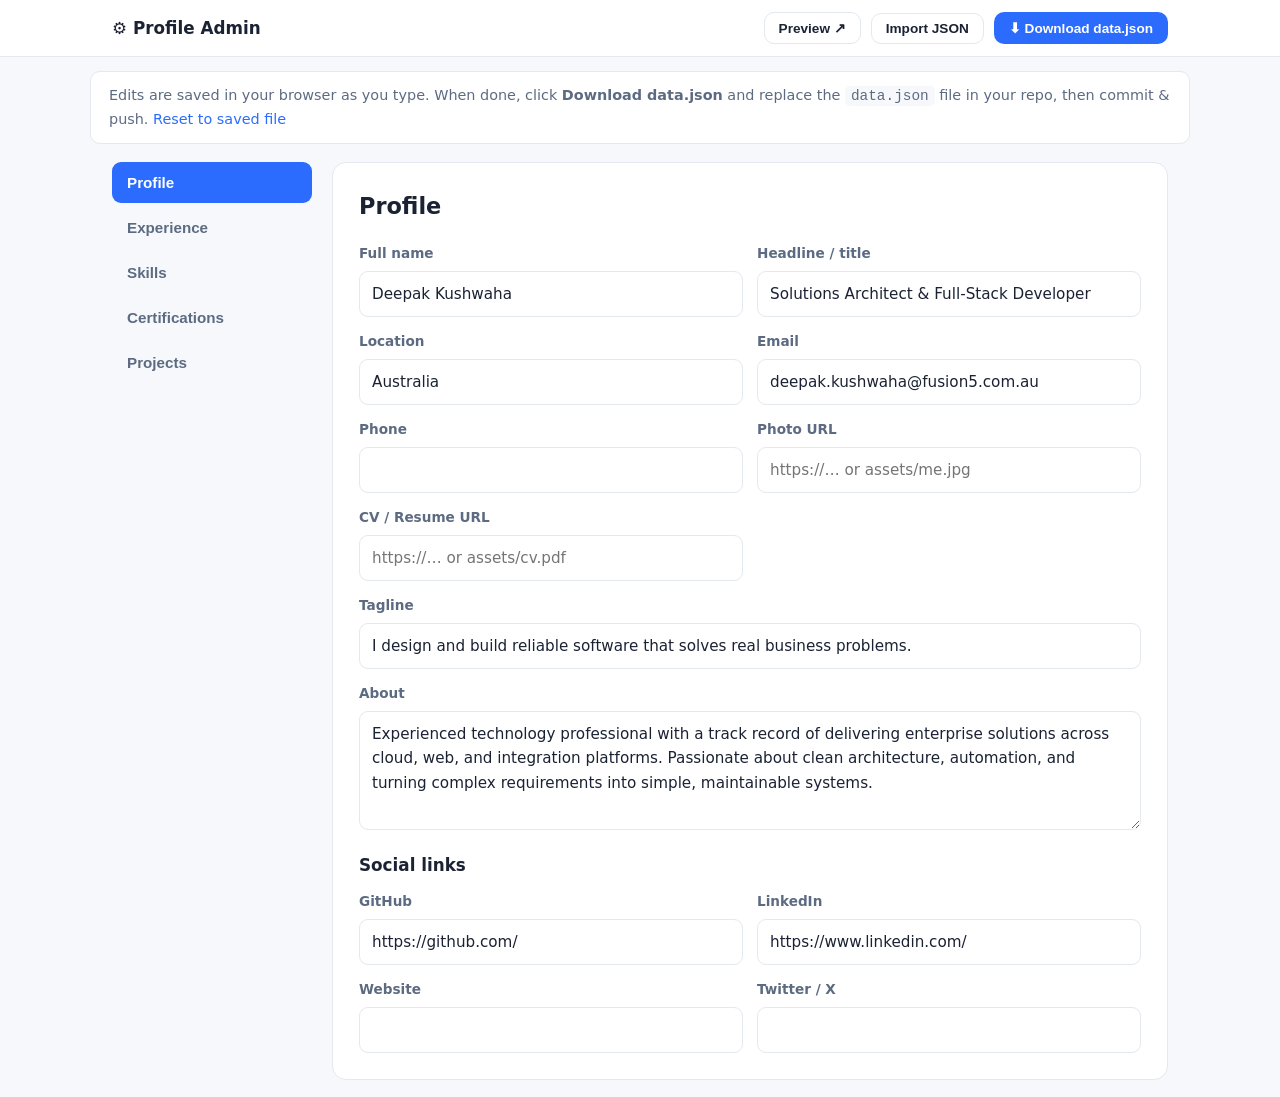
==== admin.html @ b75bca3e "initial commit" ====
<!DOCTYPE html>
<html lang="en">
<head>
  <meta charset="UTF-8" />
  <meta name="viewport" content="width=device-width, initial-scale=1.0" />
  <title>Admin — Manage Profile</title>
  <link rel="stylesheet" href="css/style.css" />
  <link rel="stylesheet" href="css/admin.css" />
  <link rel="icon" href="data:image/svg+xml,<svg xmlns='http://www.w3.org/2000/svg' viewBox='0 0 100 100'><text y='.9em' font-size='90'>⚙️</text></svg>" />
</head>
<body class="admin">
  <header class="adm-top">
    <div class="adm-top__inner">
      <strong class="adm-top__brand">⚙️ Profile Admin</strong>
      <div class="adm-top__actions">
        <span id="dirty" class="adm-badge" hidden>● Unsaved changes</span>
        <button id="previewBtn" class="btn btn--ghost btn--sm">Preview ↗</button>
        <button id="importBtn" class="btn btn--ghost btn--sm">Import JSON</button>
        <input type="file" id="importFile" accept="application/json" hidden />
        <button id="exportBtn" class="btn btn--primary btn--sm">⬇ Download data.json</button>
      </div>
    </div>
  </header>

  <div class="adm-note">
    Edits are saved in your browser as you type. When done, click <b>Download data.json</b> and replace the
    <code>data.json</code> file in your repo, then commit &amp; push. <a href="#" id="resetBtn">Reset to saved file</a>
  </div>

  <div class="adm-layout">
    <nav class="adm-nav">
      <button class="adm-tab is-active" data-tab="profile">Profile</button>
      <button class="adm-tab" data-tab="experience">Experience</button>
      <button class="adm-tab" data-tab="skills">Skills</button>
      <button class="adm-tab" data-tab="certifications">Certifications</button>
      <button class="adm-tab" data-tab="projects">Projects</button>
    </nav>

    <main class="adm-main">
      <!-- Profile -->
      <section class="adm-panel is-active" data-panel="profile">
        <h2>Profile</h2>
        <div class="adm-grid">
          <label>Full name<input data-field="name" /></label>
          <label>Headline / title<input data-field="title" /></label>
          <label>Location<input data-field="location" /></label>
          <label>Email<input data-field="email" type="email" /></label>
          <label>Phone<input data-field="phone" /></label>
          <label>Photo URL<input data-field="photo" placeholder="https://… or assets/me.jpg" /></label>
          <label>CV / Resume URL<input data-field="resumeUrl" placeholder="https://… or assets/cv.pdf" /></label>
        </div>
        <label class="adm-full">Tagline<input data-field="tagline" /></label>
        <label class="adm-full">About<textarea data-field="about" rows="4"></textarea></label>
        <h3>Social links</h3>
        <div class="adm-grid">
          <label>GitHub<input data-social="github" /></label>
          <label>LinkedIn<input data-social="linkedin" /></label>
          <label>Website<input data-social="website" /></label>
          <label>Twitter / X<input data-social="twitter" /></label>
        </div>
      </section>

      <!-- Collection panels -->
      <section class="adm-panel" data-panel="experience">
        <div class="adm-panel__head"><h2>Experience</h2><button class="btn btn--primary btn--sm" data-add="experience">+ Add</button></div>
        <div class="adm-list" id="list-experience"></div>
      </section>

      <section class="adm-panel" data-panel="skills">
        <div class="adm-panel__head"><h2>Skills</h2><button class="btn btn--primary btn--sm" data-add="skills">+ Add</button></div>
        <div class="adm-list" id="list-skills"></div>
      </section>

      <section class="adm-panel" data-panel="certifications">
        <div class="adm-panel__head"><h2>Certifications</h2><button class="btn btn--primary btn--sm" data-add="certifications">+ Add</button></div>
        <div class="adm-list" id="list-certifications"></div>
      </section>

      <section class="adm-panel" data-panel="projects">
        <div class="adm-panel__head"><h2>Projects</h2><button class="btn btn--primary btn--sm" data-add="projects">+ Add</button></div>
        <div class="adm-list" id="list-projects"></div>
      </section>
    </main>
  </div>

  <script src="js/admin.js"></script>
</body>
</html>
---- css/style.css ----
/* ===== Theme tokens ===== */
:root {
  --bg: #ffffff;
  --bg-alt: #f6f8fb;
  --surface: #ffffff;
  --border: #e4e8ef;
  --text: #1a2233;
  --muted: #5c6b82;
  --primary: #2b6cff;
  --primary-dark: #1f54cc;
  --accent: #00c2a8;
  --shadow: 0 8px 30px rgba(20, 35, 70, 0.08);
  --radius: 14px;
  --maxw: 1080px;
}
[data-theme="dark"] {
  --bg: #0e1320;
  --bg-alt: #131a2b;
  --surface: #182034;
  --border: #263149;
  --text: #e8edf6;
  --muted: #9aa8c0;
  --primary: #5b8cff;
  --primary-dark: #3f74f0;
  --accent: #2fe0c6;
  --shadow: 0 8px 30px rgba(0, 0, 0, 0.4);
}

* { box-sizing: border-box; margin: 0; padding: 0; }
[hidden] { display: none !important; }
html { scroll-behavior: smooth; scroll-padding-top: 80px; }
body {
  font-family: system-ui, -apple-system, "Segoe UI", Roboto, Helvetica, Arial, sans-serif;
  background: var(--bg);
  color: var(--text);
  line-height: 1.6;
  -webkit-font-smoothing: antialiased;
  transition: background .25s, color .25s;
}
.container { max-width: var(--maxw); margin: 0 auto; padding: 0 22px; }
a { color: var(--primary); text-decoration: none; }
img { max-width: 100%; display: block; }

/* ===== Buttons ===== */
.btn {
  display: inline-flex; align-items: center; gap: 8px;
  padding: 11px 20px; border-radius: 10px; font-weight: 600; font-size: .95rem;
  border: 1px solid transparent; cursor: pointer; transition: .18s; white-space: nowrap;
}
.btn--sm { padding: 7px 14px; font-size: .85rem; }
.btn--primary { background: var(--primary); color: #fff; }
.btn--primary:hover { background: var(--primary-dark); transform: translateY(-1px); }
.btn--ghost { background: transparent; color: var(--text); border-color: var(--border); }
.btn--ghost:hover { border-color: var(--primary); color: var(--primary); }
.btn-icon {
  background: transparent; border: 1px solid var(--border); color: var(--text);
  width: 38px; height: 38px; border-radius: 10px; cursor: pointer; font-size: 1rem;
}
.btn-icon:hover { border-color: var(--primary); }

/* ===== Nav ===== */
.nav {
  position: sticky; top: 0; z-index: 50;
  background: color-mix(in srgb, var(--bg) 85%, transparent);
  backdrop-filter: saturate(180%) blur(12px);
  border-bottom: 1px solid var(--border);
}
.nav__inner { display: flex; align-items: center; gap: 18px; height: 64px; }
.nav__brand { font-weight: 800; font-size: 1.15rem; color: var(--text); letter-spacing: -.02em; }
.nav__links { display: flex; gap: 22px; margin-left: auto; }
.nav__links a { color: var(--muted); font-weight: 500; font-size: .92rem; }
.nav__links a:hover { color: var(--text); }
.nav__actions { display: flex; align-items: center; gap: 10px; }

/* ===== Hero ===== */
.hero { padding: 72px 0 56px; }
.hero__inner { display: grid; grid-template-columns: 1.4fr .8fr; gap: 40px; align-items: center; }
.hero__eyebrow { color: var(--accent); font-weight: 600; letter-spacing: .04em; text-transform: uppercase; font-size: .82rem; }
.hero__name { font-size: clamp(2.2rem, 5vw, 3.4rem); line-height: 1.05; letter-spacing: -.03em; margin: 8px 0; }
.hero__title { font-size: clamp(1.1rem, 2.5vw, 1.5rem); color: var(--primary); font-weight: 600; }
.hero__tagline { color: var(--muted); font-size: 1.1rem; margin: 16px 0 24px; max-width: 540px; }
.hero__cta { display: flex; gap: 12px; flex-wrap: wrap; }
.hero__social { display: flex; gap: 14px; margin-top: 22px; }
.hero__social a {
  width: 42px; height: 42px; border-radius: 50%; border: 1px solid var(--border);
  display: grid; place-items: center; color: var(--text); transition: .18s;
}
.hero__social a:hover { background: var(--primary); color: #fff; border-color: var(--primary); transform: translateY(-2px); }
.hero__social svg { width: 20px; height: 20px; }
.hero__photo { display: grid; place-items: center; }
.avatar {
  width: 230px; height: 230px; border-radius: 24px; overflow: hidden;
  background: linear-gradient(135deg, var(--primary), var(--accent));
  display: grid; place-items: center; color: #fff; font-size: 4rem; font-weight: 800;
  box-shadow: var(--shadow);
}
.avatar img { width: 100%; height: 100%; object-fit: cover; }

/* ===== Sections ===== */
.section { padding: 64px 0; }
.section--alt { background: var(--bg-alt); }
.section__title { font-size: 1.7rem; letter-spacing: -.02em; margin-bottom: 28px; position: relative; padding-bottom: 12px; }
.section__title::after { content: ""; position: absolute; left: 0; bottom: 0; width: 52px; height: 3px; background: var(--primary); border-radius: 3px; }
.about__text { font-size: 1.12rem; color: var(--muted); max-width: 760px; }

/* ===== Timeline (experience) ===== */
.timeline { position: relative; padding-left: 26px; }
.timeline::before { content: ""; position: absolute; left: 6px; top: 6px; bottom: 6px; width: 2px; background: var(--border); }
.tl-item { position: relative; padding: 0 0 30px 8px; }
.tl-item:last-child { padding-bottom: 0; }
.tl-item::before {
  content: ""; position: absolute; left: -26px; top: 6px; width: 12px; height: 12px;
  border-radius: 50%; background: var(--primary); box-shadow: 0 0 0 4px var(--bg);
}
.tl-item__head { display: flex; flex-wrap: wrap; gap: 6px 12px; align-items: baseline; }
.tl-item__role { font-size: 1.15rem; font-weight: 700; }
.tl-item__company { color: var(--primary); font-weight: 600; }
.tl-item__date { margin-left: auto; color: var(--muted); font-size: .9rem; font-weight: 500; }
.tl-item__meta { color: var(--muted); font-size: .9rem; margin: 2px 0 8px; }
.tl-item__desc { color: var(--muted); }

/* ===== Skills ===== */
.skills { display: grid; grid-template-columns: repeat(auto-fit, minmax(280px, 1fr)); gap: 24px; }
.skill-group__title { font-size: 1rem; font-weight: 700; margin-bottom: 14px; color: var(--text); }
.skill { margin-bottom: 14px; }
.skill__head { display: flex; justify-content: space-between; font-size: .9rem; margin-bottom: 5px; }
.skill__name { font-weight: 600; }
.skill__pct { color: var(--muted); }
.skill__bar { height: 7px; background: var(--border); border-radius: 6px; overflow: hidden; }
.skill__fill { height: 100%; background: linear-gradient(90deg, var(--primary), var(--accent)); border-radius: 6px; transition: width .8s ease; }

/* ===== Cards (certifications) ===== */
.cards { display: grid; grid-template-columns: repeat(auto-fill, minmax(280px, 1fr)); gap: 20px; }
.card {
  background: var(--surface); border: 1px solid var(--border); border-radius: var(--radius);
  padding: 22px; box-shadow: var(--shadow); transition: .18s;
}
.card:hover { transform: translateY(-3px); border-color: var(--primary); }
.card__badge { width: 44px; height: 44px; border-radius: 10px; background: var(--bg-alt); display: grid; place-items: center; font-size: 1.4rem; margin-bottom: 14px; }
.card__title { font-size: 1.05rem; font-weight: 700; margin-bottom: 6px; }
.card__issuer { color: var(--primary); font-weight: 600; font-size: .92rem; }
.card__meta { color: var(--muted); font-size: .85rem; margin-top: 6px; }
.card__link { font-size: .88rem; font-weight: 600; margin-top: 12px; display: inline-block; }

/* ===== Projects ===== */
.projects { display: grid; grid-template-columns: repeat(auto-fill, minmax(320px, 1fr)); gap: 22px; }
.project {
  background: var(--surface); border: 1px solid var(--border); border-radius: var(--radius);
  overflow: hidden; box-shadow: var(--shadow); transition: .18s; display: flex; flex-direction: column;
}
.project:hover { transform: translateY(-4px); border-color: var(--primary); }
.project__img { aspect-ratio: 16/9; background: linear-gradient(135deg, var(--primary), var(--accent)); display: grid; place-items: center; color: #fff; font-size: 2.2rem; font-weight: 800; }
.project__img img { width: 100%; height: 100%; object-fit: cover; }
.project__body { padding: 20px; display: flex; flex-direction: column; flex: 1; }
.project__title { font-size: 1.15rem; font-weight: 700; display: flex; align-items: center; gap: 8px; }
.project__star { color: #f5b50a; }
.project__desc { color: var(--muted); margin: 8px 0 14px; flex: 1; }
.project__tech { display: flex; flex-wrap: wrap; gap: 7px; margin-bottom: 14px; }
.chip { font-size: .78rem; padding: 4px 10px; border-radius: 20px; background: var(--bg-alt); color: var(--muted); border: 1px solid var(--border); font-weight: 500; }
.project__links { display: flex; gap: 14px; }
.project__links a { font-size: .88rem; font-weight: 600; }

/* ===== Contact ===== */
.contact { text-align: center; }
.contact__lead { color: var(--muted); font-size: 1.1rem; max-width: 560px; margin: 0 auto 26px; }
.contact__links { display: flex; gap: 14px; justify-content: center; flex-wrap: wrap; }

/* ===== Footer ===== */
.footer { border-top: 1px solid var(--border); padding: 26px 0; }
.footer__inner { display: flex; justify-content: space-between; flex-wrap: wrap; gap: 10px; align-items: center; }
.footer__muted { color: var(--muted); font-size: .88rem; }

/* ===== Responsive ===== */
@media (max-width: 820px) {
  .hero__inner { grid-template-columns: 1fr; }
  .hero__photo { grid-row: 1; justify-self: start; }
  .avatar { width: 130px; height: 130px; border-radius: 20px; font-size: 2.4rem; }
  .nav__links { display: none; }
}
.empty { color: var(--muted); font-style: italic; }
---- css/admin.css ----
/* Admin-only styles (loaded after style.css) */
body.admin { background: var(--bg-alt); }

.adm-top { position: sticky; top: 0; z-index: 40; background: var(--surface); border-bottom: 1px solid var(--border); }
.adm-top__inner { max-width: 1100px; margin: 0 auto; padding: 12px 22px; display: flex; align-items: center; gap: 12px; }
.adm-top__brand { font-size: 1.05rem; }
.adm-top__actions { margin-left: auto; display: flex; align-items: center; gap: 10px; flex-wrap: wrap; }
.adm-badge { color: #c2410c; font-size: .82rem; font-weight: 600; }

.adm-note { max-width: 1100px; margin: 14px auto 0; padding: 12px 18px; background: var(--surface); border: 1px solid var(--border); border-radius: 10px; font-size: .9rem; color: var(--muted); }
.adm-note code { background: var(--bg-alt); padding: 2px 6px; border-radius: 5px; }

.adm-layout { max-width: 1100px; margin: 18px auto; padding: 0 22px; display: grid; grid-template-columns: 200px 1fr; gap: 20px; align-items: start; }
.adm-nav { display: flex; flex-direction: column; gap: 4px; position: sticky; top: 78px; }
.adm-tab { text-align: left; padding: 11px 14px; border-radius: 9px; border: 1px solid transparent; background: transparent; color: var(--muted); font-weight: 600; cursor: pointer; font-size: .95rem; }
.adm-tab:hover { background: var(--surface); color: var(--text); }
.adm-tab.is-active { background: var(--primary); color: #fff; }

.adm-main { background: var(--surface); border: 1px solid var(--border); border-radius: var(--radius); padding: 26px; min-height: 60vh; }
.adm-panel { display: none; }
.adm-panel.is-active { display: block; }
.adm-panel h2 { font-size: 1.4rem; margin-bottom: 18px; }
.adm-panel h3 { font-size: 1.05rem; margin: 22px 0 12px; }
.adm-panel__head { display: flex; align-items: center; justify-content: space-between; margin-bottom: 18px; }
.adm-panel__head h2 { margin: 0; }

.adm-grid { display: grid; grid-template-columns: 1fr 1fr; gap: 14px; }
label { display: flex; flex-direction: column; gap: 6px; font-size: .85rem; font-weight: 600; color: var(--muted); }
.adm-full { margin-top: 14px; }
input, textarea, select {
  font: inherit; padding: 10px 12px; border: 1px solid var(--border); border-radius: 9px;
  background: var(--bg); color: var(--text); font-weight: 400; font-size: .95rem; width: 100%;
}
input:focus, textarea:focus, select:focus { outline: none; border-color: var(--primary); box-shadow: 0 0 0 3px color-mix(in srgb, var(--primary) 22%, transparent); }
textarea { resize: vertical; }

.adm-list { display: flex; flex-direction: column; gap: 14px; }
.adm-item { border: 1px solid var(--border); border-radius: 12px; padding: 16px; background: var(--bg); }
.adm-item__head { display: flex; align-items: center; gap: 10px; margin-bottom: 12px; }
.adm-item__title { font-weight: 700; color: var(--text); font-size: .98rem; }
.adm-item__actions { margin-left: auto; display: flex; gap: 6px; }
.icon-btn { background: var(--bg-alt); border: 1px solid var(--border); border-radius: 8px; width: 32px; height: 32px; cursor: pointer; color: var(--text); font-size: .9rem; }
.icon-btn:hover { border-color: var(--primary); }
.icon-btn:disabled { opacity: .35; cursor: not-allowed; }
.icon-btn--danger:hover { border-color: #e11d48; color: #e11d48; }
.adm-row { display: grid; grid-template-columns: 1fr 1fr; gap: 12px; }
.adm-check { flex-direction: row; align-items: center; gap: 8px; }
.adm-check input { width: auto; }
.adm-empty { color: var(--muted); font-style: italic; padding: 10px 0; }

@media (max-width: 760px) {
  .adm-layout { grid-template-columns: 1fr; }
  .adm-nav { flex-direction: row; flex-wrap: wrap; position: static; }
  .adm-grid, .adm-row { grid-template-columns: 1fr; }
}
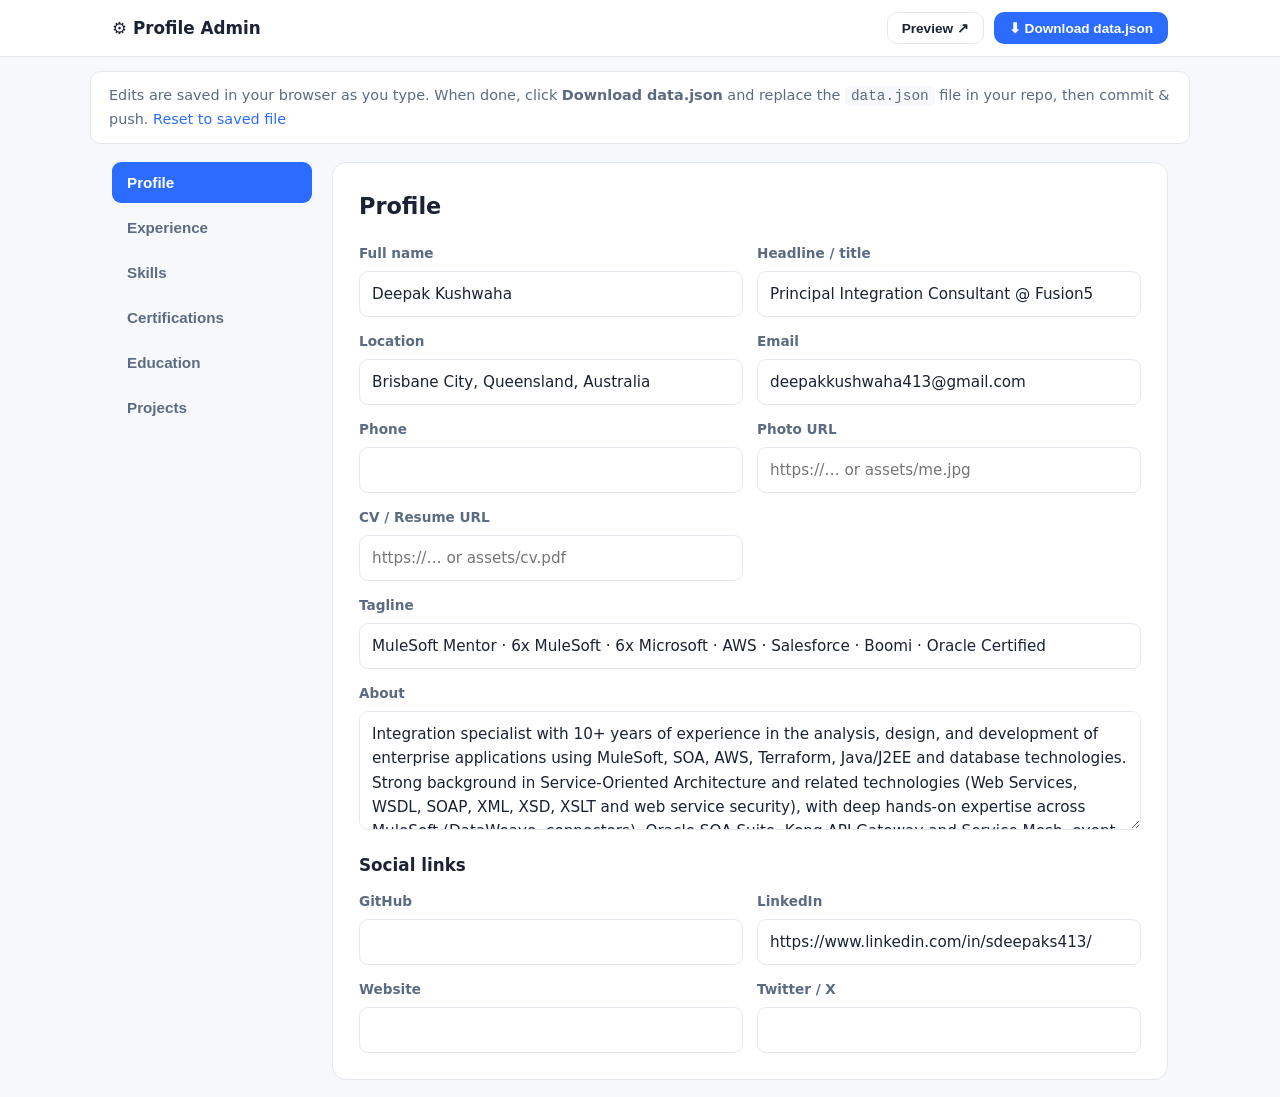
==== commit 13ba872e: "updated profile" ====
--- a/admin.html
+++ b/admin.html
@@ -15,8 +15,6 @@
       <div class="adm-top__actions">
         <span id="dirty" class="adm-badge" hidden>● Unsaved changes</span>
         <button id="previewBtn" class="btn btn--ghost btn--sm">Preview ↗</button>
-        <button id="importBtn" class="btn btn--ghost btn--sm">Import JSON</button>
-        <input type="file" id="importFile" accept="application/json" hidden />
         <button id="exportBtn" class="btn btn--primary btn--sm">⬇ Download data.json</button>
       </div>
     </div>
@@ -33,6 +31,7 @@
       <button class="adm-tab" data-tab="experience">Experience</button>
       <button class="adm-tab" data-tab="skills">Skills</button>
       <button class="adm-tab" data-tab="certifications">Certifications</button>
+      <button class="adm-tab" data-tab="education">Education</button>
       <button class="adm-tab" data-tab="projects">Projects</button>
     </nav>
 
@@ -76,6 +75,11 @@
         <div class="adm-list" id="list-certifications"></div>
       </section>
 
+      <section class="adm-panel" data-panel="education">
+        <div class="adm-panel__head"><h2>Education</h2><button class="btn btn--primary btn--sm" data-add="education">+ Add</button></div>
+        <div class="adm-list" id="list-education"></div>
+      </section>
+
       <section class="adm-panel" data-panel="projects">
         <div class="adm-panel__head"><h2>Projects</h2><button class="btn btn--primary btn--sm" data-add="projects">+ Add</button></div>
         <div class="adm-list" id="list-projects"></div>
--- a/css/style.css
+++ b/css/style.css
@@ -112,7 +112,8 @@
   content: ""; position: absolute; left: -26px; top: 6px; width: 12px; height: 12px;
   border-radius: 50%; background: var(--primary); box-shadow: 0 0 0 4px var(--bg);
 }
-.tl-item__head { display: flex; flex-wrap: wrap; gap: 6px 12px; align-items: baseline; }
+.tl-item__head { display: flex; flex-wrap: wrap; gap: 6px 12px; align-items: center; }
+.tl-item__logo { width: 26px; height: 26px; border-radius: 6px; object-fit: contain; background: #fff; padding: 2px; border: 1px solid var(--border); flex: none; }
 .tl-item__role { font-size: 1.15rem; font-weight: 700; }
 .tl-item__company { color: var(--primary); font-weight: 600; }
 .tl-item__date { margin-left: auto; color: var(--muted); font-size: .9rem; font-weight: 500; }
